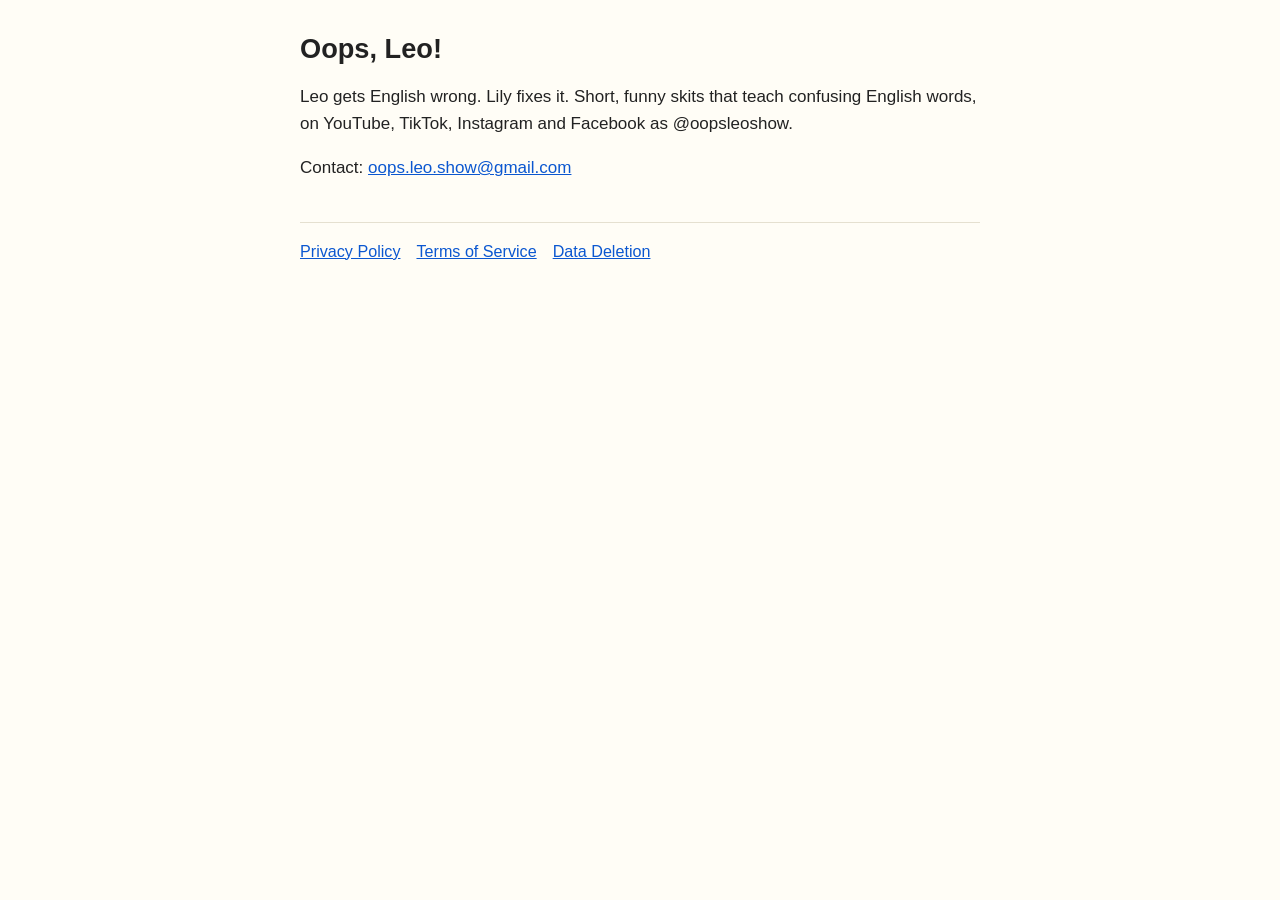
==== index.html @ f8b80c2e "Policy pages for Oops Leo Publisher" ====
<!doctype html>
<html lang="en">
<head>
<meta charset="utf-8">
<meta name="viewport" content="width=device-width, initial-scale=1">
<title>Oops, Leo! | Oops Leo Publisher</title>
<style>body{margin:0;background:#fffdf6;color:#222;font:17px/1.6 -apple-system,BlinkMacSystemFont,"Segoe UI",Roboto,sans-serif}
main{max-width:680px;margin:0 auto;padding:32px 16px 48px}h1{font-size:1.6em;line-height:1.25;margin:0 0 4px}
.date{color:#666;margin:0 0 24px}a{color:#0b57d0}nav{margin-top:40px;padding-top:16px;border-top:1px solid #e5e0d0;font-size:.95em}
nav a{margin-right:16px}</style>
</head>
<body><main>
<h1>Oops, Leo!</h1>
<p>Leo gets English wrong. Lily fixes it. Short, funny skits that teach confusing English words, on YouTube, TikTok, Instagram and Facebook as @oopsleoshow.</p>
<p>Contact: <a href="mailto:oops.leo.show@gmail.com">oops.leo.show@gmail.com</a></p>
<nav><a href="privacy/">Privacy Policy</a><a href="terms/">Terms of Service</a><a href="data-deletion/">Data Deletion</a></nav>
</main></body>
</html>
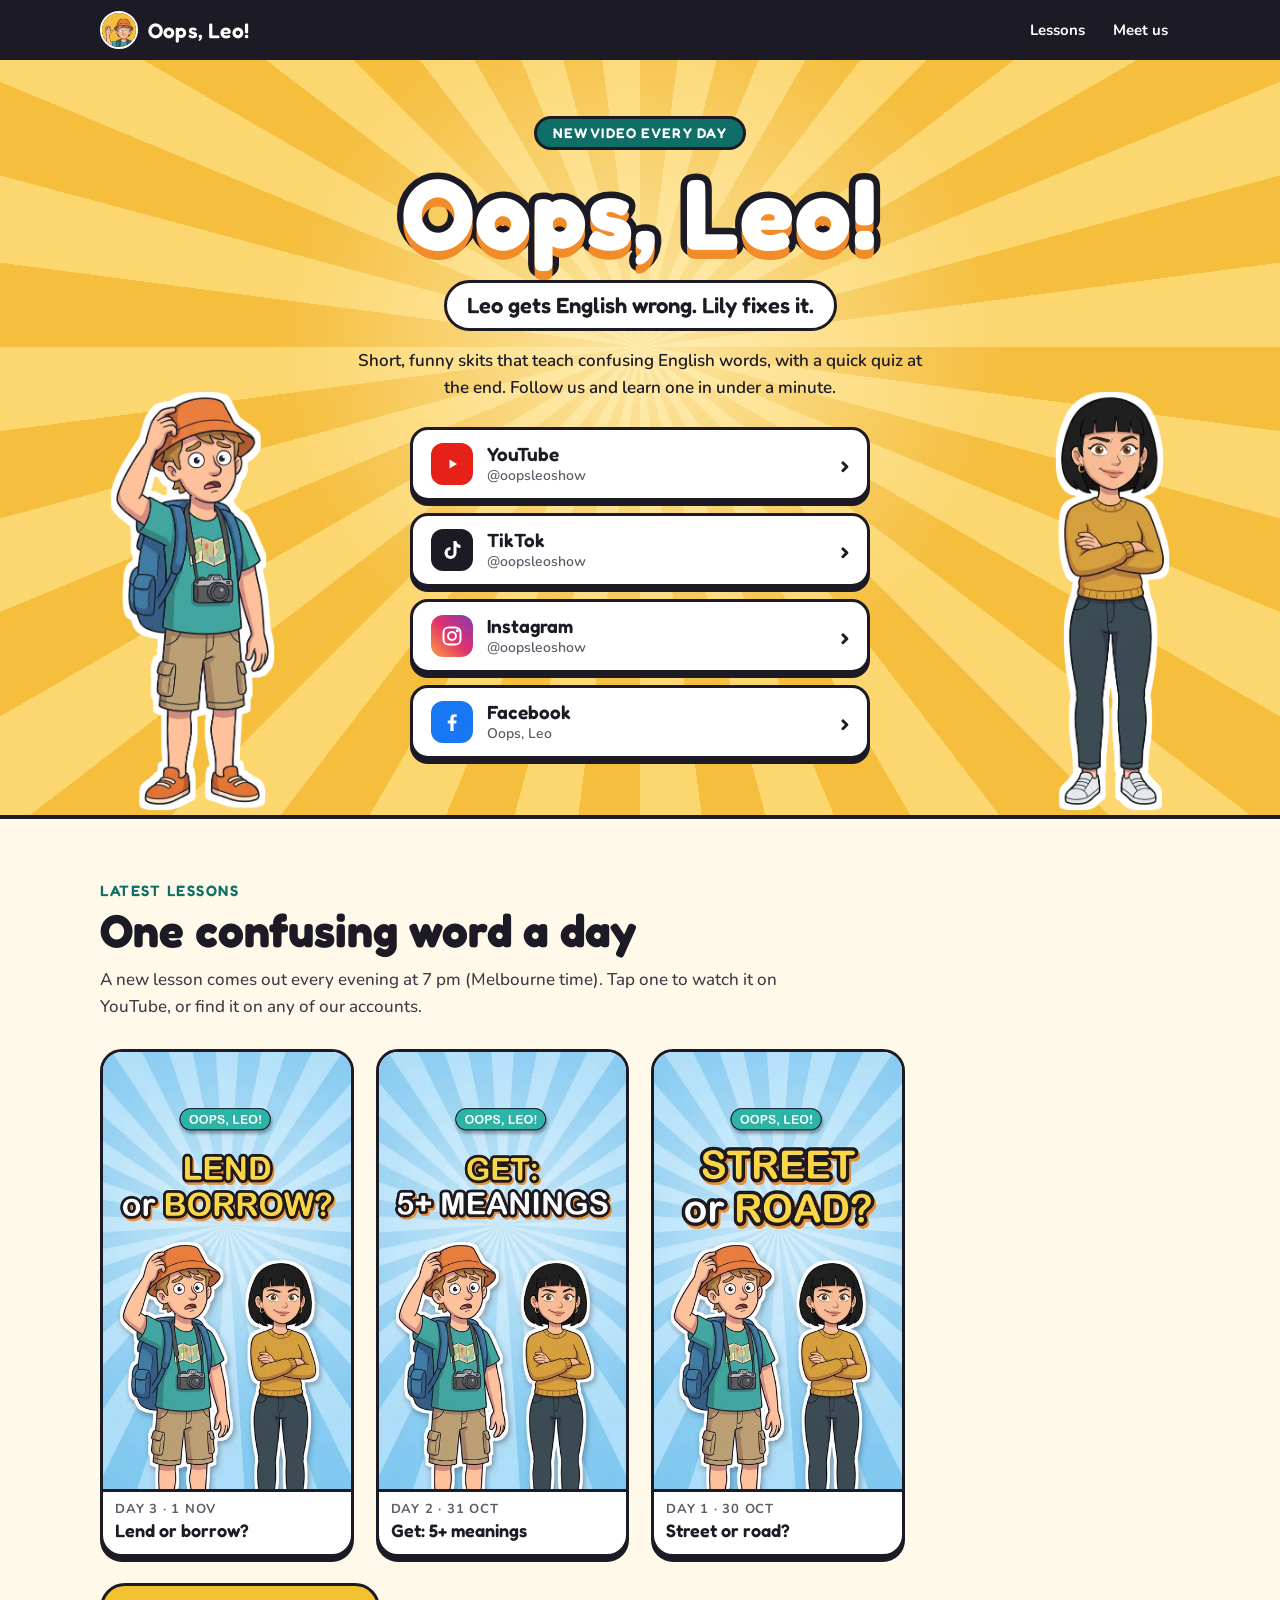
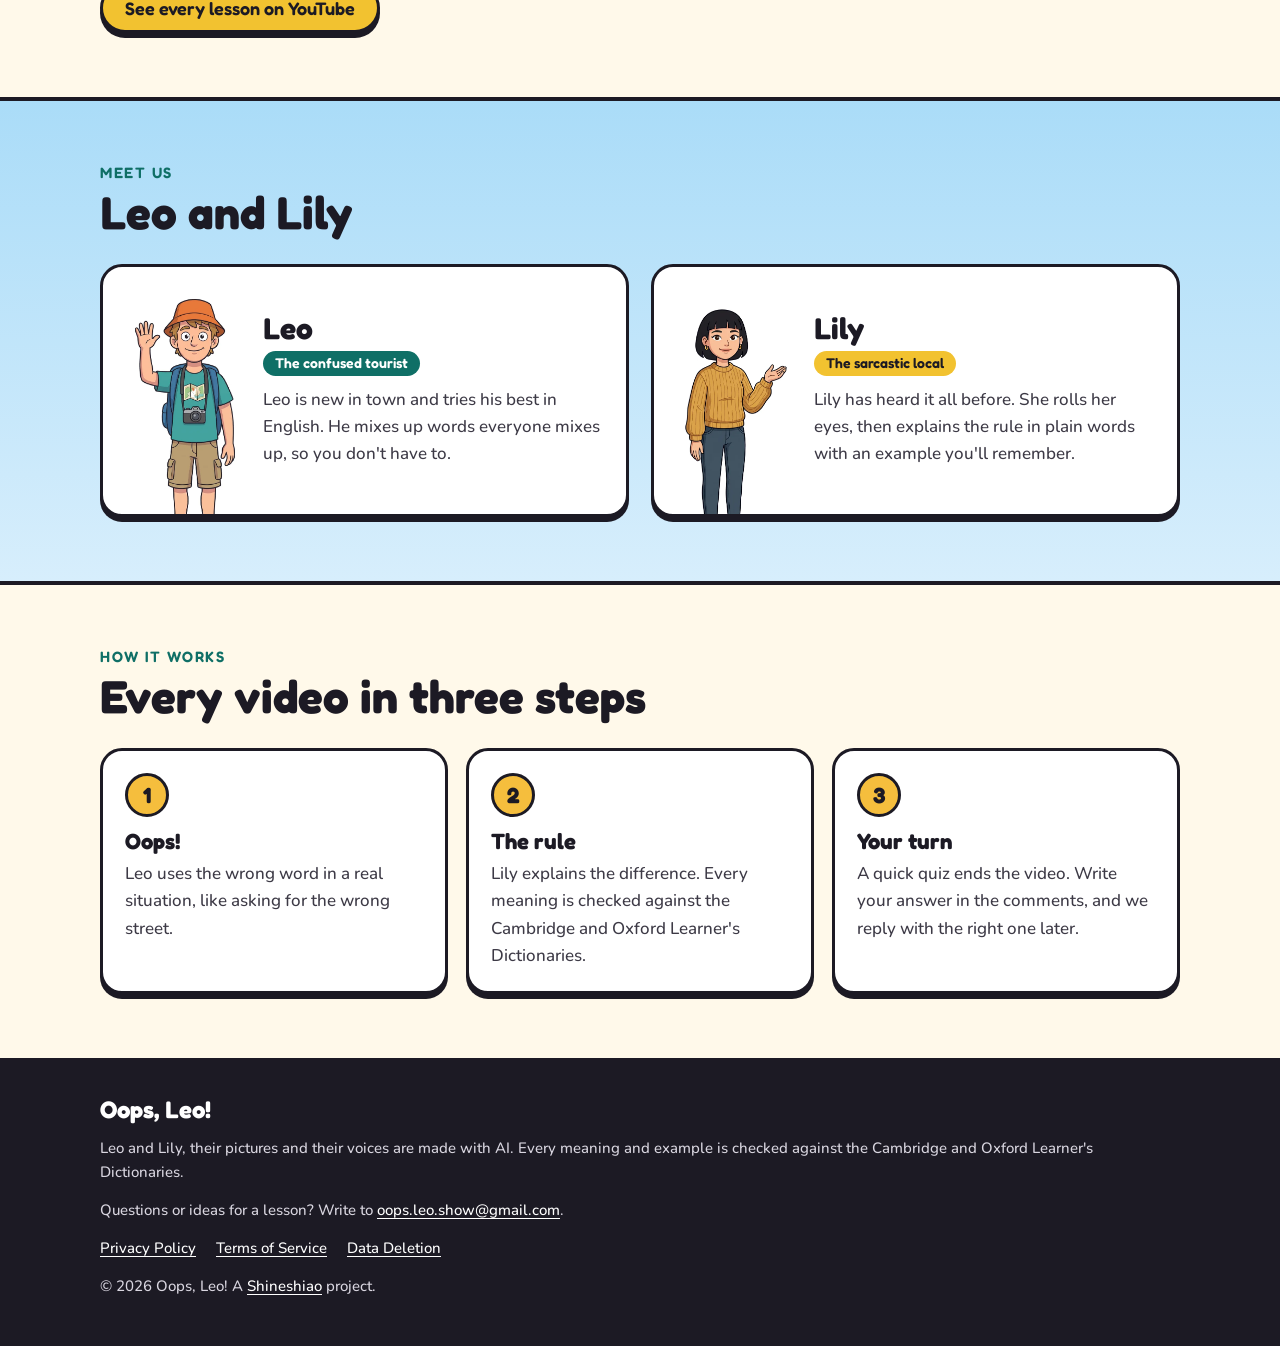
==== commit d710f5e5: "Rebuild the site as the channel's home and link-in-bio page Home page with Leo and Lily, buttons to " ====
--- a/index.html
+++ b/index.html
@@ -1,18 +1,224 @@
 <!doctype html>
 <html lang="en">
 <head>
-<meta charset="utf-8">
-<meta name="viewport" content="width=device-width, initial-scale=1">
-<title>Oops, Leo! | Oops Leo Publisher</title>
-<style>body{margin:0;background:#fffdf6;color:#222;font:17px/1.6 -apple-system,BlinkMacSystemFont,"Segoe UI",Roboto,sans-serif}
-main{max-width:680px;margin:0 auto;padding:32px 16px 48px}h1{font-size:1.6em;line-height:1.25;margin:0 0 4px}
-.date{color:#666;margin:0 0 24px}a{color:#0b57d0}nav{margin-top:40px;padding-top:16px;border-top:1px solid #e5e0d0;font-size:.95em}
-nav a{margin-right:16px}</style>
+  <meta charset="utf-8" />
+  <meta name="viewport" content="width=device-width, initial-scale=1" />
+  <title>Oops, Leo! — a funny English lesson every day</title>
+  <meta name="description"
+    content="Leo gets English wrong. Lily fixes it. Short, funny skits that teach confusing English words, with a quick quiz at the end. A new video every day on YouTube, TikTok, Instagram and Facebook." />
+  <link rel="canonical" href="https://oopsleoshow.shineshiao.com/" />
+  <meta name="theme-color" content="#f5be3d" />
+
+  <meta property="og:type" content="website" />
+  <meta property="og:site_name" content="Oops, Leo!" />
+  <meta property="og:title" content="Oops, Leo! — a funny English lesson every day" />
+  <meta property="og:description" content="Leo gets English wrong. Lily fixes it. A new video every day." />
+  <meta property="og:url" content="https://oopsleoshow.shineshiao.com/" />
+  <meta property="og:image" content="https://oopsleoshow.shineshiao.com/assets/og.jpg" />
+  <meta property="og:image:width" content="1200" />
+  <meta property="og:image:height" content="630" />
+  <meta property="og:image:alt" content="Leo and Lily next to the title Oops, Leo!" />
+  <meta name="twitter:card" content="summary_large_image" />
+
+  <link rel="icon" href="favicon.png" type="image/png" />
+  <link rel="apple-touch-icon" href="apple-touch-icon.png" />
+
+  <link rel="preconnect" href="https://fonts.googleapis.com" />
+  <link rel="preconnect" href="https://fonts.gstatic.com" crossorigin />
+  <link rel="stylesheet"
+    href="https://fonts.googleapis.com/css2?family=Fredoka:wght@500;600;700&family=Nunito:wght@500;700&display=swap" />
+  <link rel="stylesheet" href="styles.css" />
 </head>
-<body><main>
-<h1>Oops, Leo!</h1>
-<p>Leo gets English wrong. Lily fixes it. Short, funny skits that teach confusing English words, on YouTube, TikTok, Instagram and Facebook as @oopsleoshow.</p>
-<p>Contact: <a href="mailto:oops.leo.show@gmail.com">oops.leo.show@gmail.com</a></p>
-<nav><a href="privacy/">Privacy Policy</a><a href="terms/">Terms of Service</a><a href="data-deletion/">Data Deletion</a></nav>
-</main></body>
+
+<body>
+  <a class="skip" href="#main">Skip to content</a>
+
+  <header class="top">
+    <div class="wrap">
+      <a class="brand" href="./">
+        <img src="assets/avatar.webp" width="38" height="38" alt="" />
+        <span>Oops, Leo!</span>
+      </a>
+      <nav aria-label="Main">
+        <a href="#lessons">Lessons</a>
+        <a href="#meet">Meet us</a>
+      </nav>
+    </div>
+  </header>
+
+  <main id="main">
+    <section class="hero" aria-labelledby="title">
+      <div class="wrap hero-inner">
+        <div class="hero-copy">
+          <p class="pill">New video every day</p>
+          <h1 id="title" class="title">Oops, Leo!</h1>
+          <p class="tagline">Leo gets English wrong. Lily fixes it.</p>
+          <p class="lead">Short, funny skits that teach confusing English words, with a quick quiz at
+            the end. Follow us and learn one in under a minute.</p>
+
+          <ul class="follow" aria-label="Follow Oops, Leo!">
+            <li>
+              <a href="https://www.youtube.com/@oopsleoshow" rel="noopener">
+                <span class="icon i-youtube" aria-hidden="true">
+                  <svg viewBox="0 0 24 24" fill="currentColor"><path d="M9.5 7.5v9l7.5-4.5-7.5-4.5Z" /></svg>
+                </span>
+                <span>YouTube<small>@oopsleoshow</small></span>
+                <span class="go" aria-hidden="true">›</span>
+              </a>
+            </li>
+            <li>
+              <a href="https://www.tiktok.com/@oopsleoshow" rel="noopener">
+                <span class="icon i-tiktok" aria-hidden="true">
+                  <svg viewBox="0 0 24 24" fill="currentColor"><path d="M13.5 3h3a4.5 4.5 0 0 0 4 4v3a7.3 7.3 0 0 1-4-1.3V15a6 6 0 1 1-6-6v3.1a2.9 2.9 0 1 0 3 2.9V3Z" /></svg>
+                </span>
+                <span>TikTok<small>@oopsleoshow</small></span>
+                <span class="go" aria-hidden="true">›</span>
+              </a>
+            </li>
+            <li>
+              <a href="https://www.instagram.com/oopsleoshow/" rel="noopener">
+                <span class="icon i-instagram" aria-hidden="true">
+                  <svg viewBox="0 0 24 24" fill="none" stroke="currentColor" stroke-width="2"><rect x="3.5" y="3.5" width="17" height="17" rx="5" /><circle cx="12" cy="12" r="4" /><circle cx="17.3" cy="6.7" r="0.6" fill="currentColor" /></svg>
+                </span>
+                <span>Instagram<small>@oopsleoshow</small></span>
+                <span class="go" aria-hidden="true">›</span>
+              </a>
+            </li>
+            <li>
+              <a href="https://www.facebook.com/oopsleoshow" rel="noopener">
+                <span class="icon i-facebook" aria-hidden="true">
+                  <svg viewBox="0 0 24 24" fill="currentColor"><path d="M13.6 21v-7.6h2.6l.4-3h-3V8.6c0-.9.3-1.5 1.5-1.5h1.6V4.4c-.3 0-1.2-.1-2.3-.1-2.4 0-4 1.4-4 4.1v2h-2.6v3h2.6V21h3.2Z" /></svg>
+                </span>
+                <span>Facebook<small>Oops, Leo</small></span>
+                <span class="go" aria-hidden="true">›</span>
+              </a>
+            </li>
+          </ul>
+        </div>
+        <img class="hero-leo" src="assets/leo-confused.webp" width="409" height="972"
+          alt="Leo, a confused tourist in an orange bucket hat, scratching his head" />
+        <img class="hero-lily" src="assets/lily-smug.webp" width="299" height="972"
+          alt="Lily, a local in a mustard jumper, with her arms crossed and a knowing smile" />
+      </div>
+    </section>
+
+    <section id="lessons" class="section" aria-labelledby="lessons-title">
+      <div class="wrap">
+        <p class="kicker">Latest lessons</p>
+        <h2 id="lessons-title">One confusing word a day</h2>
+        <p class="intro">A new lesson comes out every evening at 7 pm (Melbourne time). Tap one to
+          watch it on YouTube, or find it on any of our accounts.</p>
+
+        <!-- Newest first. data-at is the 7 pm slot; before it, the card says "Coming". -->
+        <ul class="lessons">
+          <li class="lesson" data-at="2026-11-01T19:00:00+11:00">
+            <a href="https://www.youtube.com/@oopsleoshow/shorts" rel="noopener">
+              <img src="assets/lessons/day-03-borrow-vs-lend.webp" width="432" height="768"
+                alt="Cover: Lend or borrow?" loading="lazy" />
+              <span class="meta"><span class="day">Day 3 · 1 Nov</span><span class="name">Lend or borrow?</span></span>
+            </a>
+            <span class="soon" hidden>Coming 1 Nov</span>
+          </li>
+          <li class="lesson" data-at="2026-10-31T19:00:00+11:00">
+            <a href="https://www.youtube.com/@oopsleoshow/shorts" rel="noopener">
+              <img src="assets/lessons/day-02-get.webp" width="432" height="768"
+                alt="Cover: Get, five or more meanings" loading="lazy" />
+              <span class="meta"><span class="day">Day 2 · 31 Oct</span><span class="name">Get: 5+ meanings</span></span>
+            </a>
+            <span class="soon" hidden>Coming 31 Oct</span>
+          </li>
+          <li class="lesson" data-at="2026-10-30T19:00:00+11:00">
+            <a href="https://www.youtube.com/@oopsleoshow/shorts" rel="noopener">
+              <img src="assets/lessons/day-01-street-vs-road.webp" width="432" height="768"
+                alt="Cover: Street or road?" loading="lazy" />
+              <span class="meta"><span class="day">Day 1 · 30 Oct</span><span class="name">Street or road?</span></span>
+            </a>
+            <span class="soon" hidden>Coming 30 Oct</span>
+          </li>
+        </ul>
+
+        <p class="more"><a class="btn" href="https://www.youtube.com/@oopsleoshow/shorts" rel="noopener">See every lesson on YouTube</a></p>
+      </div>
+    </section>
+
+    <section id="meet" class="section section-sky" aria-labelledby="meet-title">
+      <div class="wrap">
+        <p class="kicker">Meet us</p>
+        <h2 id="meet-title">Leo and Lily</h2>
+
+        <div class="cast">
+          <article class="person person-leo">
+            <img src="assets/leo-waving.webp" width="441" height="972" alt="Leo waving" loading="lazy" />
+            <div>
+              <h3>Leo</h3>
+              <p class="role">The confused tourist</p>
+              <p>Leo is new in town and tries his best in English. He mixes up words everyone mixes
+                up, so you don't have to.</p>
+            </div>
+          </article>
+          <article class="person person-lily">
+            <img src="assets/lily-explaining.webp" width="459" height="972" alt="Lily explaining" loading="lazy" />
+            <div>
+              <h3>Lily</h3>
+              <p class="role">The sarcastic local</p>
+              <p>Lily has heard it all before. She rolls her eyes, then explains the rule in plain
+                words with an example you'll remember.</p>
+            </div>
+          </article>
+        </div>
+      </div>
+    </section>
+
+    <section class="section" aria-labelledby="how-title">
+      <div class="wrap">
+        <p class="kicker">How it works</p>
+        <h2 id="how-title">Every video in three steps</h2>
+
+        <ol class="steps">
+          <li>
+            <h3>Oops!</h3>
+            <p>Leo uses the wrong word in a real situation, like asking for the wrong street.</p>
+          </li>
+          <li>
+            <h3>The rule</h3>
+            <p>Lily explains the difference. Every meaning is checked against the Cambridge and
+              Oxford Learner's Dictionaries.</p>
+          </li>
+          <li>
+            <h3>Your turn</h3>
+            <p>A quick quiz ends the video. Write your answer in the comments, and we reply with the
+              right one later.</p>
+          </li>
+        </ol>
+      </div>
+    </section>
+  </main>
+
+  <footer class="foot">
+    <div class="wrap">
+      <p class="foot-name">Oops, Leo!</p>
+      <p>Leo and Lily, their pictures and their voices are made with AI. Every meaning and example
+        is checked against the Cambridge and Oxford Learner's Dictionaries.</p>
+      <p>Questions or ideas for a lesson? Write to
+        <a href="mailto:oops.leo.show@gmail.com">oops.leo.show@gmail.com</a>.</p>
+      <ul class="foot-links">
+        <li><a href="privacy/">Privacy Policy</a></li>
+        <li><a href="terms/">Terms of Service</a></li>
+        <li><a href="data-deletion/">Data Deletion</a></li>
+      </ul>
+      <p>&copy; 2026 Oops, Leo! A <a href="https://shineshiao.com">Shineshiao</a> project.</p>
+    </div>
+  </footer>
+
+  <script>
+    // Before a lesson's 7 pm slot, mark it "Coming" instead of linking to it.
+    var now = Date.now();
+    document.querySelectorAll(".lesson[data-at]").forEach(function (li) {
+      if (Date.parse(li.dataset.at) > now) {
+        li.querySelector(".soon").hidden = false;
+        li.querySelector("a").removeAttribute("href");
+      }
+    });
+  </script>
+</body>
 </html>
--- a/styles.css
+++ b/styles.css
@@ -0,0 +1,377 @@
+/* Oops, Leo! — the colours of the videos: mustard sunburst, sky blue,
+   teal and orange labels, thick ink outlines and white sticker edges. */
+
+:root {
+  --ink: #1c1a24;
+  --body: #3d3a46;
+  --muted: #5f5b68;
+  --paper: #fff9ea;
+  --surface: #ffffff;
+  --line: #eadfc4;
+
+  --sun: #f5be3d;
+  --sun-light: #fcd66e;
+  --mustard: #f2c230;
+  --orange: #f28c28;
+  --teal: #2bb5a8;
+  --teal-ink: #0f6f66;   /* teal dark enough for white text and for text on white */
+  --sky: #7fc8f1;
+  --sky-light: #aadcf8;
+
+  --display: "Fredoka", "Arial Rounded MT Bold", "Arial Rounded", system-ui, sans-serif;
+  --sans: "Nunito", system-ui, -apple-system, "Segoe UI", Roboto, sans-serif;
+  --radius: 22px;
+  --pop: 0 5px 0 var(--ink);
+
+  color-scheme: light;
+}
+
+*, *::before, *::after { box-sizing: border-box; }
+* { margin: 0; }
+html { -webkit-text-size-adjust: 100%; scroll-behavior: smooth; }
+@media (prefers-reduced-motion: reduce) { html { scroll-behavior: auto; } }
+
+body {
+  background: var(--paper);
+  color: var(--body);
+  font: 500 17px/1.6 var(--sans);
+  overflow-x: hidden;
+}
+
+img { display: block; max-width: 100%; height: auto; }
+a { color: var(--teal-ink); text-underline-offset: 3px; }
+:focus-visible { outline: 3px solid var(--orange); outline-offset: 3px; border-radius: 6px; }
+
+.wrap { width: min(1080px, 100% - 32px); margin-inline: auto; }
+
+.skip {
+  position: absolute; left: 12px; top: -60px; z-index: 10;
+  padding: 10px 16px; border-radius: 12px;
+  background: var(--ink); color: #fff; font-weight: 700; text-decoration: none;
+}
+.skip:focus { top: 12px; }
+
+/* ---------- Top bar ---------- */
+
+.top {
+  position: relative; z-index: 2;
+  background: var(--ink);
+  color: #fff;
+}
+.top .wrap { display: flex; align-items: center; justify-content: space-between; gap: 12px; min-height: 60px; }
+.brand { display: flex; align-items: center; gap: 10px; color: #fff; text-decoration: none; }
+.brand img { width: 38px; height: 38px; border-radius: 50%; border: 2px solid #fff; }
+.brand span { font: 600 21px/1 var(--display); letter-spacing: 0.01em; }
+.top nav { display: flex; gap: 4px; }
+.top nav a {
+  padding: 8px 12px; border-radius: 999px;
+  color: #fff; font-weight: 700; font-size: 15px; text-decoration: none;
+}
+.top nav a:hover { background: rgb(255 255 255 / 0.14); }
+
+/* ---------- Hero: the sunburst of the videos ---------- */
+
+.hero {
+  position: relative;
+  overflow: hidden;
+  background:
+    radial-gradient(circle at 50% 38%, rgb(255 244 200 / 0.75), transparent 46%),
+    repeating-conic-gradient(from 0deg at 50% 38%, var(--sun) 0deg 7.5deg, var(--sun-light) 7.5deg 15deg);
+  border-bottom: 4px solid var(--ink);
+}
+
+.hero-inner {
+  display: grid;
+  grid-template-columns: 1fr 1fr;
+  grid-template-areas: "copy copy" "leo lily";
+  align-items: end;
+  gap: 8px 0;
+  padding-top: 40px;
+}
+
+.hero-copy { grid-area: copy; text-align: center; padding-bottom: 8px; }
+
+.pill {
+  display: inline-block;
+  padding: 7px 16px;
+  border: 3px solid var(--ink);
+  border-radius: 999px;
+  background: var(--teal-ink);
+  color: #fff;
+  font: 600 14px/1 var(--display);
+  letter-spacing: 0.08em;
+  text-transform: uppercase;
+}
+
+.title {
+  margin-top: 14px;
+  color: #fff;
+  font: 700 clamp(56px, 14.5vw, 100px)/0.98 var(--display);
+  white-space: nowrap;
+  letter-spacing: 0.01em;
+  -webkit-text-stroke: 0.13em var(--ink);
+  paint-order: stroke fill;
+  text-shadow: 0 0.09em 0 var(--orange);
+}
+
+.tagline {
+  display: inline-block;
+  margin-top: 18px;
+  padding: 8px 20px;
+  border: 3px solid var(--ink);
+  border-radius: 999px;
+  background: #fff;
+  color: var(--ink);
+  font: 600 clamp(17px, 4.4vw, 22px)/1.3 var(--display);
+}
+
+.lead {
+  max-width: 34em;
+  margin: 16px auto 0;
+  color: var(--ink);
+  font-weight: 600;
+}
+
+/* Follow buttons: the link-in-bio part */
+.follow {
+  display: grid;
+  gap: 12px;
+  max-width: 460px;
+  margin: 26px auto 0;
+  padding: 0;
+  list-style: none;
+}
+
+.follow a {
+  display: flex;
+  align-items: center;
+  gap: 14px;
+  padding: 13px 18px;
+  border: 3px solid var(--ink);
+  border-radius: 18px;
+  background: #fff;
+  box-shadow: var(--pop);
+  color: var(--ink);
+  font: 600 19px/1.1 var(--display);
+  text-align: left;
+  text-decoration: none;
+  transition: transform 0.12s ease, box-shadow 0.12s ease;
+}
+.follow a:hover { transform: translateY(-2px); box-shadow: 0 7px 0 var(--ink); }
+.follow a:active { transform: translateY(3px); box-shadow: 0 2px 0 var(--ink); }
+.follow small { display: block; margin-top: 3px; color: var(--muted); font: 600 14px/1.2 var(--sans); }
+.follow .go { margin-left: auto; font-size: 22px; }
+
+.icon {
+  flex: none;
+  display: grid;
+  place-items: center;
+  width: 42px;
+  height: 42px;
+  border-radius: 12px;
+  color: #fff;
+}
+.icon svg { width: 24px; height: 24px; }
+.i-youtube { background: #e62117; }
+.i-tiktok { background: var(--ink); }
+.i-instagram { background: linear-gradient(45deg, #f9a03f, #e1306c 50%, #833ab4); }
+.i-facebook { background: #1877f2; }
+
+.hero-leo, .hero-lily { height: 210px; width: auto; justify-self: center; margin-bottom: -6px; }
+.hero-leo { grid-area: leo; }
+.hero-lily { grid-area: lily; }
+
+@media (min-width: 900px) {
+  .hero-inner {
+    grid-template-columns: 1fr minmax(0, 600px) 1fr;
+    grid-template-areas: "leo copy lily";
+    padding-top: 56px;
+  }
+  .hero-copy { padding-bottom: 56px; }
+  .hero-leo, .hero-lily { height: 440px; }
+  .hero-leo { justify-self: start; }
+  .hero-lily { justify-self: end; }
+}
+
+/* ---------- Sections ---------- */
+
+.section { padding: 64px 0; }
+.section-sky {
+  background: linear-gradient(var(--sky-light), #d7eefc);
+  border-block: 4px solid var(--ink);
+}
+
+.kicker {
+  color: var(--teal-ink);
+  font: 600 15px/1 var(--display);
+  letter-spacing: 0.1em;
+  text-transform: uppercase;
+}
+
+.section h2 {
+  margin-top: 8px;
+  color: var(--ink);
+  font: 700 clamp(32px, 6vw, 46px)/1.05 var(--display);
+}
+
+.intro { max-width: 40em; margin-top: 12px; }
+
+/* Lessons */
+.lessons {
+  display: grid;
+  grid-template-columns: repeat(2, minmax(0, 1fr));
+  gap: 16px;
+  margin-top: 28px;
+  padding: 0;
+  list-style: none;
+}
+@media (min-width: 700px) { .lessons { grid-template-columns: repeat(4, minmax(0, 1fr)); gap: 22px; } }
+
+.lesson a {
+  display: block;
+  height: 100%;
+  overflow: hidden;
+  border: 3px solid var(--ink);
+  border-radius: var(--radius);
+  background: #fff;
+  box-shadow: var(--pop);
+  color: var(--ink);
+  text-decoration: none;
+  transition: transform 0.12s ease;
+}
+.lesson a:hover { transform: translateY(-3px) rotate(-0.6deg); }
+.lesson img { width: 100%; aspect-ratio: 9 / 16; object-fit: cover; border-bottom: 3px solid var(--ink); }
+.lesson .meta { display: block; padding: 10px 12px 12px; }
+.lesson .day { display: block; color: var(--muted); font: 700 13px/1.2 var(--sans); text-transform: uppercase; letter-spacing: 0.06em; }
+.lesson .name { display: block; margin-top: 3px; font: 600 18px/1.2 var(--display); }
+
+.lesson { position: relative; }
+.lesson .soon {
+  position: absolute; top: 10px; left: 10px;
+  padding: 5px 11px;
+  border: 2px solid var(--ink);
+  border-radius: 999px;
+  background: var(--orange);
+  color: var(--ink);
+  font: 600 13px/1 var(--display);
+}
+.lesson .soon[hidden] { display: none; }
+
+.more { margin-top: 26px; }
+
+.btn {
+  display: inline-flex;
+  align-items: center;
+  gap: 10px;
+  padding: 13px 22px;
+  border: 3px solid var(--ink);
+  border-radius: 999px;
+  background: var(--mustard);
+  box-shadow: var(--pop);
+  color: var(--ink);
+  font: 600 18px/1 var(--display);
+  text-decoration: none;
+}
+.btn:hover { background: var(--sun-light); }
+
+/* Meet the cast */
+.cast { display: grid; gap: 22px; margin-top: 28px; }
+@media (min-width: 760px) { .cast { grid-template-columns: 1fr 1fr; } }
+
+.person {
+  display: grid;
+  grid-template-columns: 120px 1fr;
+  align-items: end;
+  gap: 18px;
+  padding: 22px 22px 0;
+  overflow: hidden;
+  border: 3px solid var(--ink);
+  border-radius: var(--radius);
+  background: #fff;
+  box-shadow: var(--pop);
+}
+.person img { width: 120px; height: auto; margin-bottom: -40px; }
+.person div { padding-bottom: 22px; align-self: center; }
+.person h3 { color: var(--ink); font: 700 30px/1 var(--display); }
+.person .role {
+  display: inline-block;
+  margin: 8px 0 10px;
+  padding: 4px 12px;
+  border-radius: 999px;
+  font: 600 14px/1.2 var(--display);
+}
+.person-leo .role { background: var(--teal-ink); color: #fff; }
+.person-lily .role { background: var(--mustard); color: var(--ink); }
+
+/* How a video works */
+.steps {
+  display: grid;
+  gap: 18px;
+  margin-top: 28px;
+  padding: 0;
+  list-style: none;
+  counter-reset: step;
+}
+@media (min-width: 760px) { .steps { grid-template-columns: repeat(3, 1fr); } }
+
+.steps li {
+  padding: 22px;
+  border: 3px solid var(--ink);
+  border-radius: var(--radius);
+  background: #fff;
+  box-shadow: var(--pop);
+}
+.steps li::before {
+  counter-increment: step;
+  content: counter(step);
+  display: grid;
+  place-items: center;
+  width: 44px;
+  height: 44px;
+  margin-bottom: 12px;
+  border: 3px solid var(--ink);
+  border-radius: 50%;
+  background: var(--sun);
+  color: var(--ink);
+  font: 700 22px/1 var(--display);
+}
+.steps h3 { color: var(--ink); font: 700 22px/1.15 var(--display); }
+.steps p { margin-top: 6px; }
+
+/* ---------- Footer ---------- */
+
+.foot {
+  padding: 40px 0 48px;
+  background: var(--ink);
+  color: #d9d6e0;
+  font-size: 15px;
+}
+.foot a { color: #fff; }
+.foot .wrap { display: grid; gap: 14px; }
+.foot-links { display: flex; flex-wrap: wrap; gap: 8px 20px; padding: 0; list-style: none; }
+.foot-name { color: #fff; font: 700 24px/1 var(--display); }
+
+/* ---------- Policy pages ---------- */
+
+.doc { padding: 40px 0 64px; }
+.doc article {
+  max-width: 720px;
+  margin-inline: auto;
+  padding: 28px 22px 32px;
+  border: 3px solid var(--ink);
+  border-radius: var(--radius);
+  background: #fff;
+  box-shadow: var(--pop);
+}
+@media (min-width: 640px) { .doc article { padding: 40px 44px 44px; } }
+.doc h1 { color: var(--ink); font: 700 clamp(28px, 6vw, 38px)/1.1 var(--display); }
+.doc .date { margin: 8px 0 22px; color: var(--muted); font-size: 15px; }
+.doc p, .doc ol { margin-top: 14px; }
+.doc ol { padding-left: 1.4em; }
+.doc li + li { margin-top: 6px; }
+.doc strong { color: var(--ink); }
+
+.notfound { padding: 72px 0 96px; text-align: center; }
+.notfound img { width: 150px; margin: 0 auto 18px; }
+.notfound h1 { color: var(--ink); font: 700 44px/1.05 var(--display); }
+.notfound p { margin: 12px 0 24px; }
